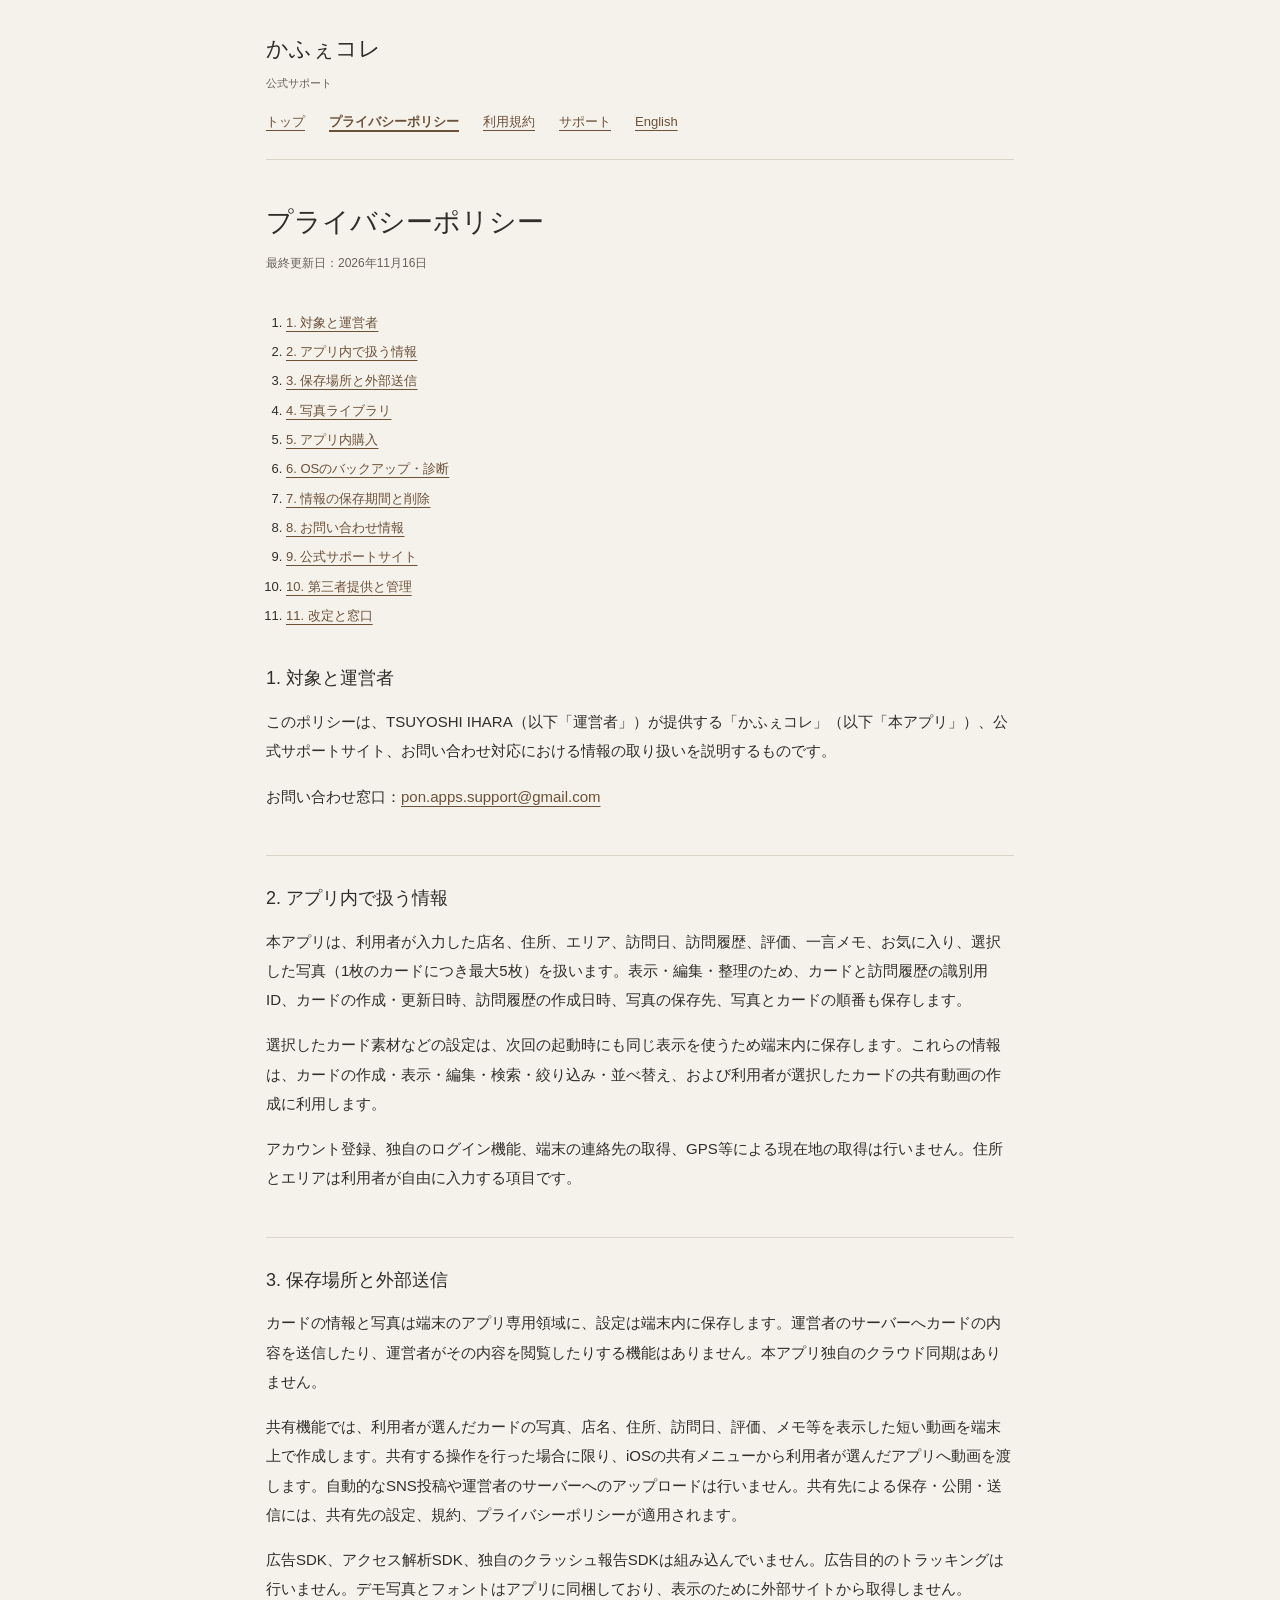
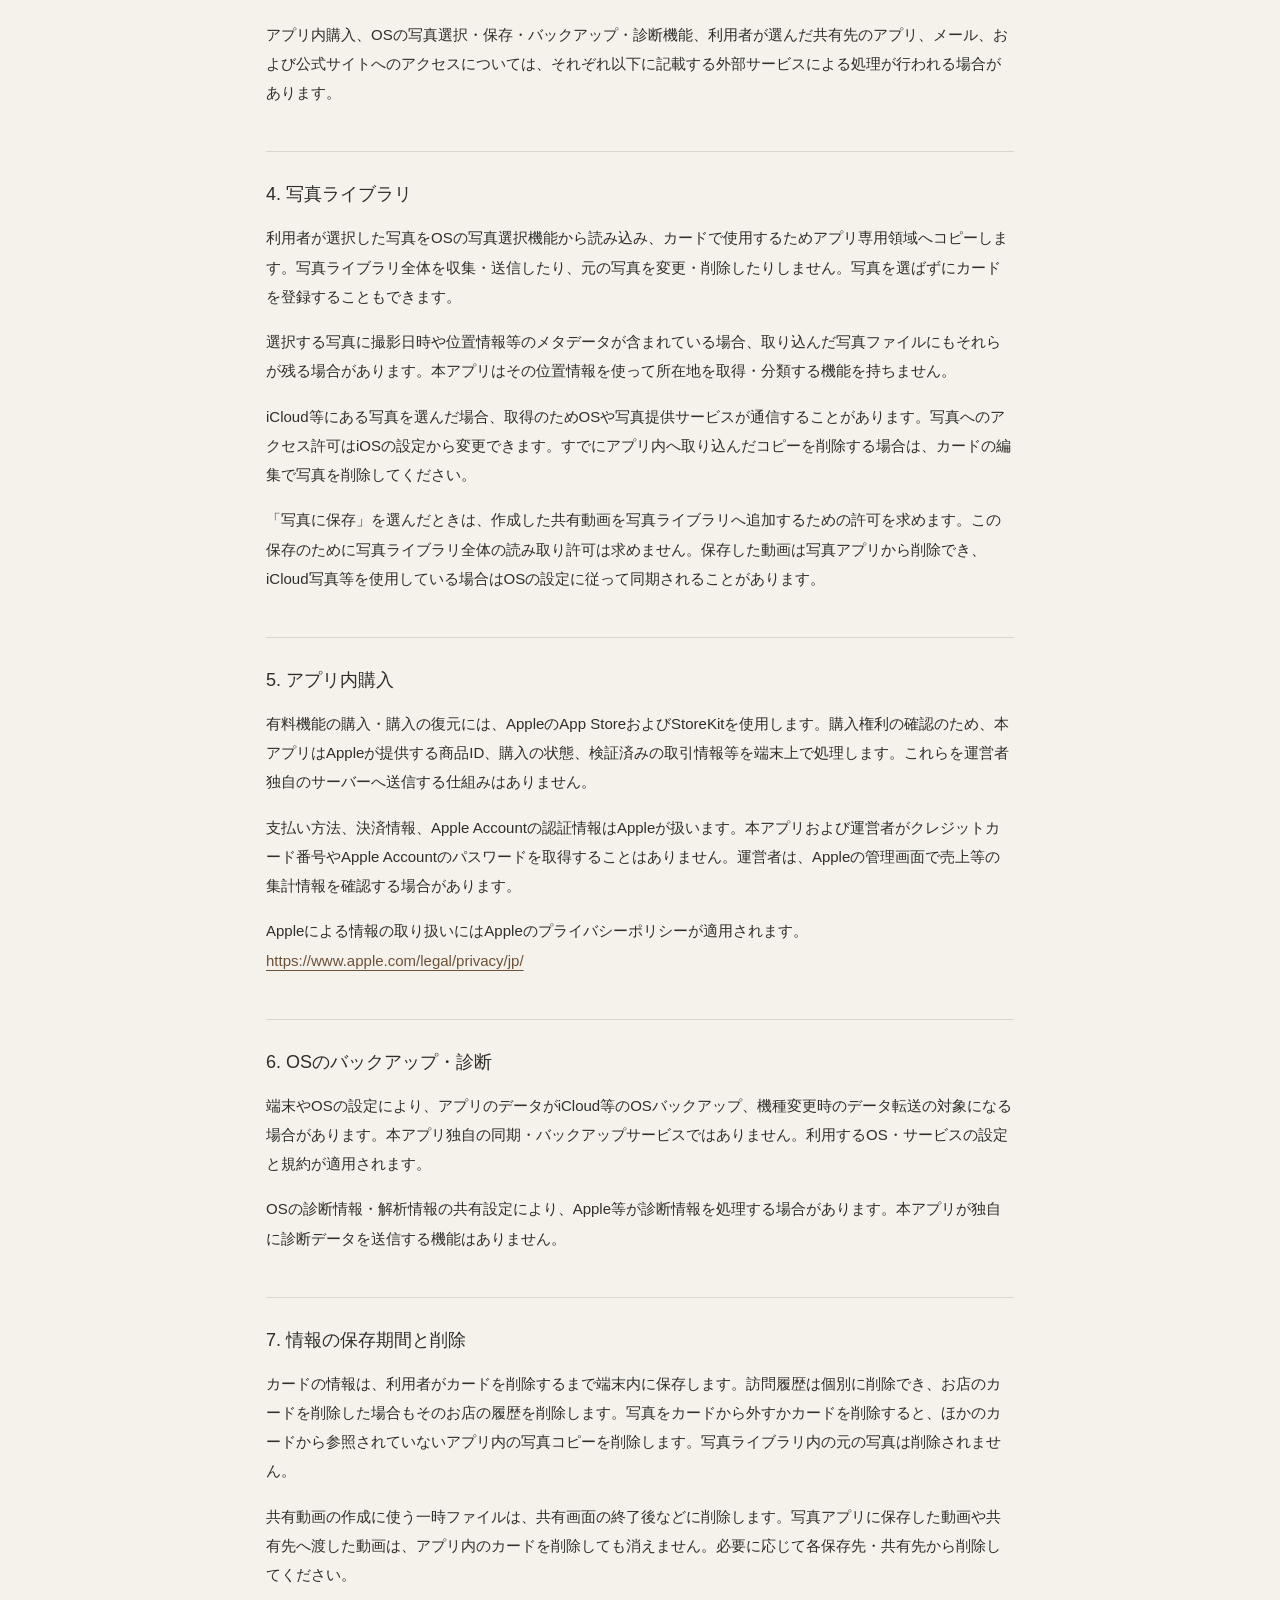
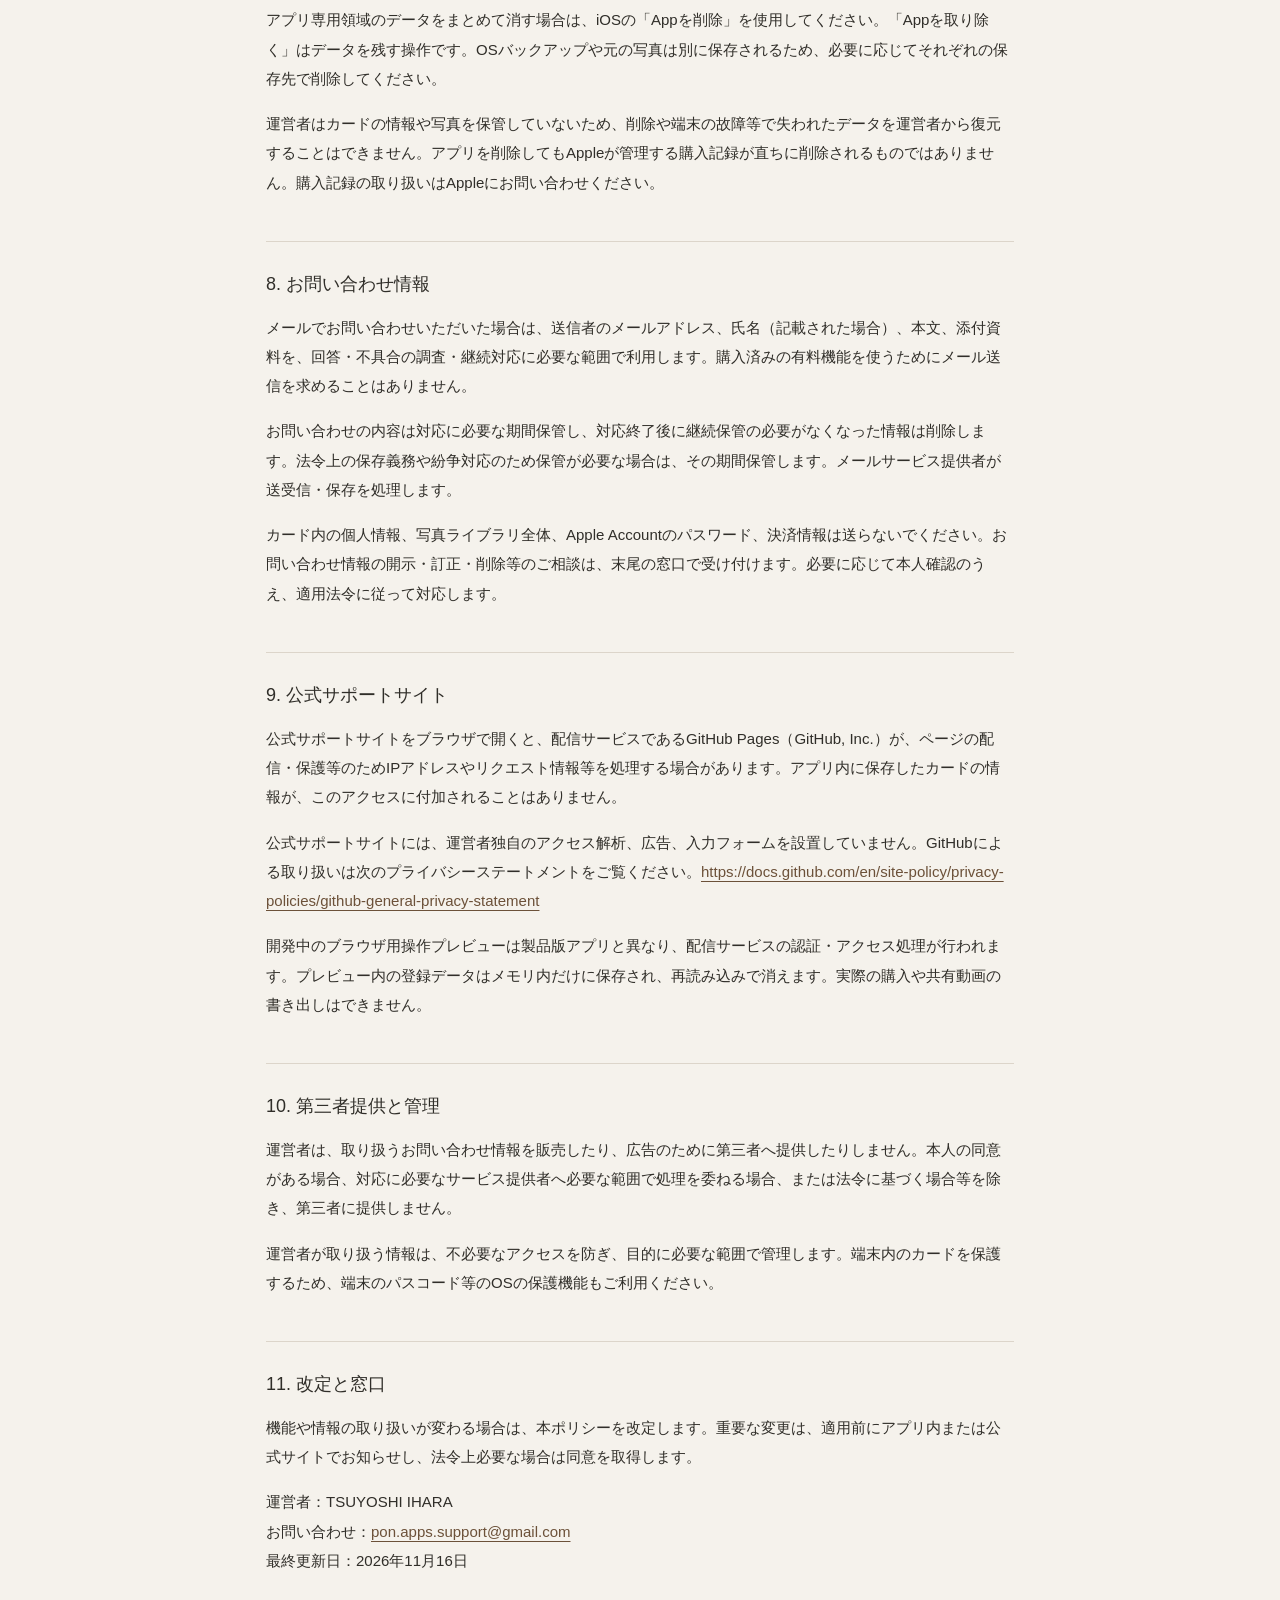
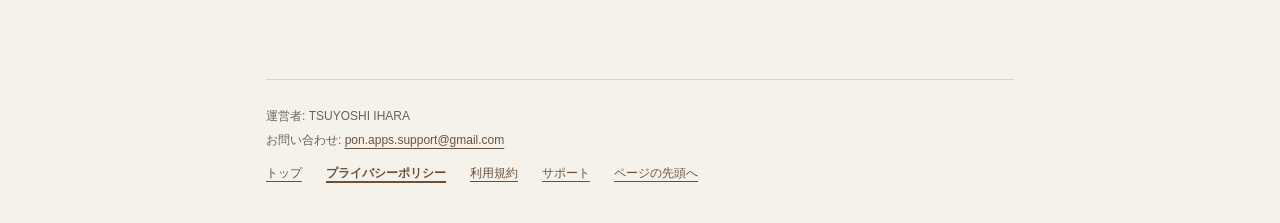
==== cafe-collect/privacy.html @ 2743b40e "Add Cafe Collect privacy, terms and support pages under cafe-collect/ Existing Follow Note files are" ====
<!doctype html>
<html lang="ja">
<head>
<meta charset="utf-8">
<meta name="viewport" content="width=device-width, initial-scale=1">
<meta name="referrer" content="no-referrer">
<meta http-equiv="Content-Security-Policy" content="default-src 'none'; style-src 'self'; img-src 'self'; base-uri 'none'; form-action 'none'; object-src 'none'">
<meta name="description" content="かふぇコレのプライバシーポリシー。無料・有料機能、購入の復元、端末内データの取り扱いをご案内します。">
<title>かふぇコレ｜プライバシーポリシー</title>
<link rel="stylesheet" href="style.css">
</head>
<body>
<a class="skip" href="#main">本文へ移動</a>
<div class="wrap">
<header class="header">
<a class="brand" href="index.html">かふぇコレ</a>
<p class="tag">公式サポート</p>
<nav aria-label="メインナビゲーション"><a href="index.html">トップ</a><a href="privacy.html" aria-current="page">プライバシーポリシー</a><a href="terms.html">利用規約</a><a href="support.html">サポート</a><a href="en/privacy.html" lang="en" hreflang="en">English</a></nav>
</header>
<main id="main"><h1>プライバシーポリシー</h1><p class="date">最終更新日：2026年11月16日</p><ol class="toc" aria-label="目次"><li><a href="#section-1">1. 対象と運営者</a></li><li><a href="#section-2">2. アプリ内で扱う情報</a></li><li><a href="#section-3">3. 保存場所と外部送信</a></li><li><a href="#section-4">4. 写真ライブラリ</a></li><li><a href="#section-5">5. アプリ内購入</a></li><li><a href="#section-6">6. OSのバックアップ・診断</a></li><li><a href="#section-7">7. 情報の保存期間と削除</a></li><li><a href="#section-8">8. お問い合わせ情報</a></li><li><a href="#section-9">9. 公式サポートサイト</a></li><li><a href="#section-10">10. 第三者提供と管理</a></li><li><a href="#section-11">11. 改定と窓口</a></li></ol><article class="policy"><section id="section-1"><h2>1. 対象と運営者</h2><p>このポリシーは、TSUYOSHI IHARA（以下「運営者」）が提供する「かふぇコレ」（以下「本アプリ」）、公式サポートサイト、お問い合わせ対応における情報の取り扱いを説明するものです。</p><p>お問い合わせ窓口：<a href="mailto:pon.apps.support@gmail.com" rel="noreferrer">pon.apps.support@gmail.com</a></p></section><section id="section-2"><h2>2. アプリ内で扱う情報</h2><p>本アプリは、利用者が入力した店名、住所、エリア、訪問日、訪問履歴、評価、一言メモ、お気に入り、選択した写真（1枚のカードにつき最大5枚）を扱います。表示・編集・整理のため、カードと訪問履歴の識別用ID、カードの作成・更新日時、訪問履歴の作成日時、写真の保存先、写真とカードの順番も保存します。</p><p>選択したカード素材などの設定は、次回の起動時にも同じ表示を使うため端末内に保存します。これらの情報は、カードの作成・表示・編集・検索・絞り込み・並べ替え、および利用者が選択したカードの共有動画の作成に利用します。</p><p>アカウント登録、独自のログイン機能、端末の連絡先の取得、GPS等による現在地の取得は行いません。住所とエリアは利用者が自由に入力する項目です。</p></section><section id="section-3"><h2>3. 保存場所と外部送信</h2><p>カードの情報と写真は端末のアプリ専用領域に、設定は端末内に保存します。運営者のサーバーへカードの内容を送信したり、運営者がその内容を閲覧したりする機能はありません。本アプリ独自のクラウド同期はありません。</p><p>共有機能では、利用者が選んだカードの写真、店名、住所、訪問日、評価、メモ等を表示した短い動画を端末上で作成します。共有する操作を行った場合に限り、iOSの共有メニューから利用者が選んだアプリへ動画を渡します。自動的なSNS投稿や運営者のサーバーへのアップロードは行いません。共有先による保存・公開・送信には、共有先の設定、規約、プライバシーポリシーが適用されます。</p><p>広告SDK、アクセス解析SDK、独自のクラッシュ報告SDKは組み込んでいません。広告目的のトラッキングは行いません。デモ写真とフォントはアプリに同梱しており、表示のために外部サイトから取得しません。</p><p>アプリ内購入、OSの写真選択・保存・バックアップ・診断機能、利用者が選んだ共有先のアプリ、メール、および公式サイトへのアクセスについては、それぞれ以下に記載する外部サービスによる処理が行われる場合があります。</p></section><section id="section-4"><h2>4. 写真ライブラリ</h2><p>利用者が選択した写真をOSの写真選択機能から読み込み、カードで使用するためアプリ専用領域へコピーします。写真ライブラリ全体を収集・送信したり、元の写真を変更・削除したりしません。写真を選ばずにカードを登録することもできます。</p><p>選択する写真に撮影日時や位置情報等のメタデータが含まれている場合、取り込んだ写真ファイルにもそれらが残る場合があります。本アプリはその位置情報を使って所在地を取得・分類する機能を持ちません。</p><p>iCloud等にある写真を選んだ場合、取得のためOSや写真提供サービスが通信することがあります。写真へのアクセス許可はiOSの設定から変更できます。すでにアプリ内へ取り込んだコピーを削除する場合は、カードの編集で写真を削除してください。</p><p>「写真に保存」を選んだときは、作成した共有動画を写真ライブラリへ追加するための許可を求めます。この保存のために写真ライブラリ全体の読み取り許可は求めません。保存した動画は写真アプリから削除でき、iCloud写真等を使用している場合はOSの設定に従って同期されることがあります。</p></section><section id="section-5"><h2>5. アプリ内購入</h2><p>有料機能の購入・購入の復元には、AppleのApp StoreおよびStoreKitを使用します。購入権利の確認のため、本アプリはAppleが提供する商品ID、購入の状態、検証済みの取引情報等を端末上で処理します。これらを運営者独自のサーバーへ送信する仕組みはありません。</p><p>支払い方法、決済情報、Apple Accountの認証情報はAppleが扱います。本アプリおよび運営者がクレジットカード番号やApple Accountのパスワードを取得することはありません。運営者は、Appleの管理画面で売上等の集計情報を確認する場合があります。</p><p>Appleによる情報の取り扱いにはAppleのプライバシーポリシーが適用されます。<a href="https://www.apple.com/legal/privacy/jp/" rel="noreferrer">https://www.apple.com/legal/privacy/jp/</a></p></section><section id="section-6"><h2>6. OSのバックアップ・診断</h2><p>端末やOSの設定により、アプリのデータがiCloud等のOSバックアップ、機種変更時のデータ転送の対象になる場合があります。本アプリ独自の同期・バックアップサービスではありません。利用するOS・サービスの設定と規約が適用されます。</p><p>OSの診断情報・解析情報の共有設定により、Apple等が診断情報を処理する場合があります。本アプリが独自に診断データを送信する機能はありません。</p></section><section id="section-7"><h2>7. 情報の保存期間と削除</h2><p>カードの情報は、利用者がカードを削除するまで端末内に保存します。訪問履歴は個別に削除でき、お店のカードを削除した場合もそのお店の履歴を削除します。写真をカードから外すかカードを削除すると、ほかのカードから参照されていないアプリ内の写真コピーを削除します。写真ライブラリ内の元の写真は削除されません。</p><p>共有動画の作成に使う一時ファイルは、共有画面の終了後などに削除します。写真アプリに保存した動画や共有先へ渡した動画は、アプリ内のカードを削除しても消えません。必要に応じて各保存先・共有先から削除してください。</p><p>アプリ専用領域のデータをまとめて消す場合は、iOSの「Appを削除」を使用してください。「Appを取り除く」はデータを残す操作です。OSバックアップや元の写真は別に保存されるため、必要に応じてそれぞれの保存先で削除してください。</p><p>運営者はカードの情報や写真を保管していないため、削除や端末の故障等で失われたデータを運営者から復元することはできません。アプリを削除してもAppleが管理する購入記録が直ちに削除されるものではありません。購入記録の取り扱いはAppleにお問い合わせください。</p></section><section id="section-8"><h2>8. お問い合わせ情報</h2><p>メールでお問い合わせいただいた場合は、送信者のメールアドレス、氏名（記載された場合）、本文、添付資料を、回答・不具合の調査・継続対応に必要な範囲で利用します。購入済みの有料機能を使うためにメール送信を求めることはありません。</p><p>お問い合わせの内容は対応に必要な期間保管し、対応終了後に継続保管の必要がなくなった情報は削除します。法令上の保存義務や紛争対応のため保管が必要な場合は、その期間保管します。メールサービス提供者が送受信・保存を処理します。</p><p>カード内の個人情報、写真ライブラリ全体、Apple Accountのパスワード、決済情報は送らないでください。お問い合わせ情報の開示・訂正・削除等のご相談は、末尾の窓口で受け付けます。必要に応じて本人確認のうえ、適用法令に従って対応します。</p></section><section id="section-9"><h2>9. 公式サポートサイト</h2><p>公式サポートサイトをブラウザで開くと、配信サービスであるGitHub Pages（GitHub, Inc.）が、ページの配信・保護等のためIPアドレスやリクエスト情報等を処理する場合があります。アプリ内に保存したカードの情報が、このアクセスに付加されることはありません。</p><p>公式サポートサイトには、運営者独自のアクセス解析、広告、入力フォームを設置していません。GitHubによる取り扱いは次のプライバシーステートメントをご覧ください。<a href="https://docs.github.com/en/site-policy/privacy-policies/github-general-privacy-statement" rel="noreferrer">https://docs.github.com/en/site-policy/privacy-policies/github-general-privacy-statement</a></p><p>開発中のブラウザ用操作プレビューは製品版アプリと異なり、配信サービスの認証・アクセス処理が行われます。プレビュー内の登録データはメモリ内だけに保存され、再読み込みで消えます。実際の購入や共有動画の書き出しはできません。</p></section><section id="section-10"><h2>10. 第三者提供と管理</h2><p>運営者は、取り扱うお問い合わせ情報を販売したり、広告のために第三者へ提供したりしません。本人の同意がある場合、対応に必要なサービス提供者へ必要な範囲で処理を委ねる場合、または法令に基づく場合等を除き、第三者に提供しません。</p><p>運営者が取り扱う情報は、不必要なアクセスを防ぎ、目的に必要な範囲で管理します。端末内のカードを保護するため、端末のパスコード等のOSの保護機能もご利用ください。</p></section><section id="section-11"><h2>11. 改定と窓口</h2><p>機能や情報の取り扱いが変わる場合は、本ポリシーを改定します。重要な変更は、適用前にアプリ内または公式サイトでお知らせし、法令上必要な場合は同意を取得します。</p><p>運営者：TSUYOSHI IHARA<br>
お問い合わせ：<a href="mailto:pon.apps.support@gmail.com" rel="noreferrer">pon.apps.support@gmail.com</a><br>
最終更新日：2026年11月16日</p></section></article></main>
<footer class="footer">
<p>運営者: TSUYOSHI IHARA<br>お問い合わせ: <a href="mailto:pon.apps.support@gmail.com" rel="noreferrer">pon.apps.support@gmail.com</a></p>
<nav aria-label="フッターナビゲーション"><a href="index.html">トップ</a><a href="privacy.html" aria-current="page">プライバシーポリシー</a><a href="terms.html">利用規約</a><a href="support.html">サポート</a><a href="#main">ページの先頭へ</a></nav>
</footer>
</div>
</body>
</html>
---- cafe-collect/style.css ----
*{box-sizing:border-box}html{scroll-behavior:smooth}body{margin:0;background:#f5f2ec;color:#302e29;font-family:-apple-system,BlinkMacSystemFont,"Hiragino Kaku Gothic ProN","Yu Gothic",sans-serif;line-height:1.95;font-size:15px}a{color:#6c5139;text-underline-offset:4px;overflow-wrap:anywhere}a:hover{text-decoration-thickness:2px}a:focus-visible{outline:2px solid #6c5139;outline-offset:5px}.skip{position:absolute;left:12px;top:-70px;background:#fff;padding:10px}.skip:focus{top:12px}.wrap{max-width:800px;margin:auto;padding:0 26px}.header{padding:28px 0 24px;border-bottom:1px solid #dcd5ca}.brand{font-family:serif;font-size:22px;color:#302e29;text-decoration:none}.tag{font-size:11px;color:#686258;margin:2px 0 15px}nav{display:flex;flex-wrap:wrap;gap:6px 24px;font-size:13px}nav a[aria-current=page]{font-weight:600;text-decoration-thickness:2px}main{padding:42px 0 60px}h1{font-size:27px;font-weight:500;line-height:1.5;margin:0 0 10px}h2{font-size:18px;font-weight:500;line-height:1.6;margin:0 0 14px}p{margin:0 0 16px;overflow-wrap:anywhere}.date{color:#686258;font-size:12px;margin-bottom:34px}.intro{margin-bottom:36px}.policy section{padding:28px 0;border-top:1px solid #dcd5ca}.policy section:first-child{padding-top:0;border-top:0}.toc{display:block;margin:0 0 36px;padding-left:20px;font-size:13px}.toc li{margin:4px 0}.links{margin:32px 0;padding:0;list-style:none}.links li{padding:18px 0;border-bottom:1px solid #dcd5ca}.links a{font-size:17px}.links p{font-size:13px;color:#686258;margin:7px 0 0}.footer{border-top:1px solid #dcd5ca;padding:25px 0 38px;color:#686258;font-size:12px}.footer p{margin-bottom:10px}.footer nav{font-size:12px}@media(max-width:480px){.wrap{padding:0 20px}main{padding-top:32px}h1{font-size:23px}h2{font-size:17px}nav{gap:6px 17px}}@media(prefers-reduced-motion:reduce){html{scroll-behavior:auto}}@media print{body{background:white;color:black}.header nav,.footer,.toc,.skip{display:none}.wrap{max-width:none}main{padding:15px 0}.policy section{break-inside:avoid}a{color:inherit;text-decoration:none}}
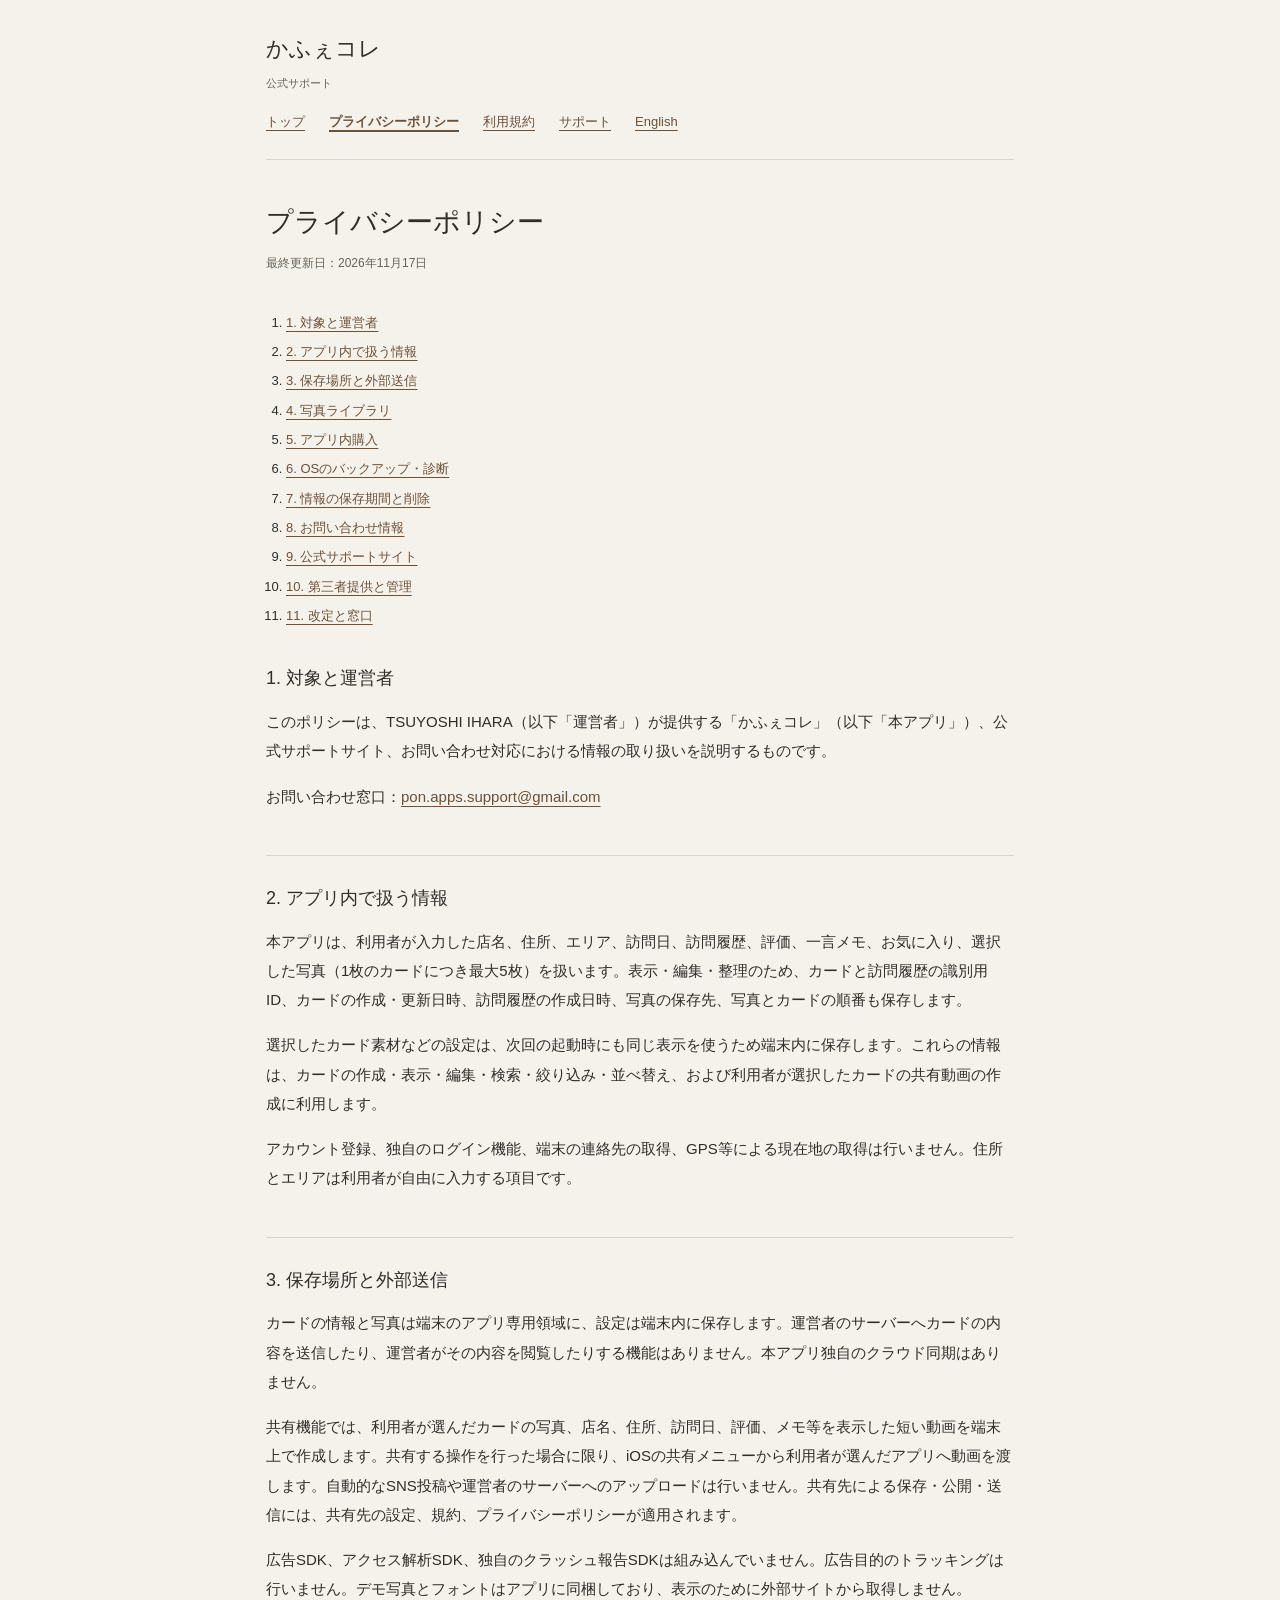
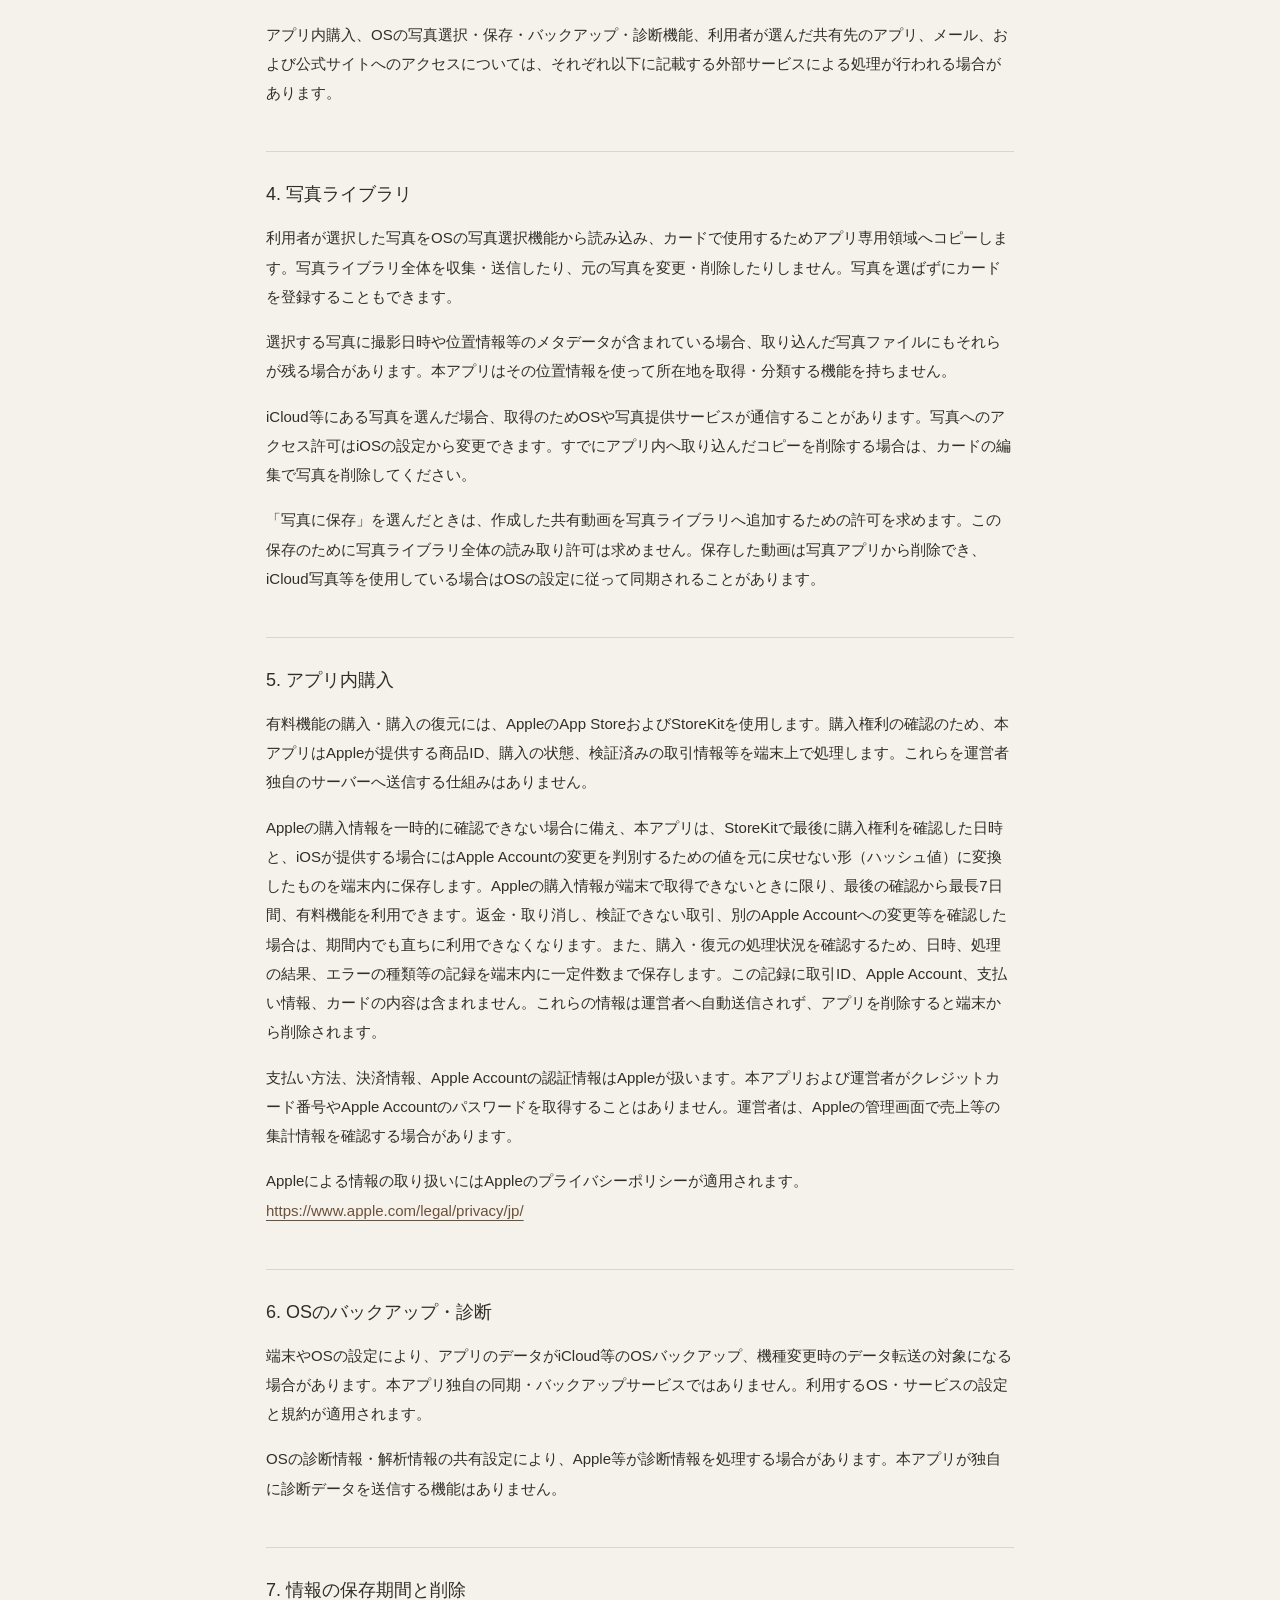
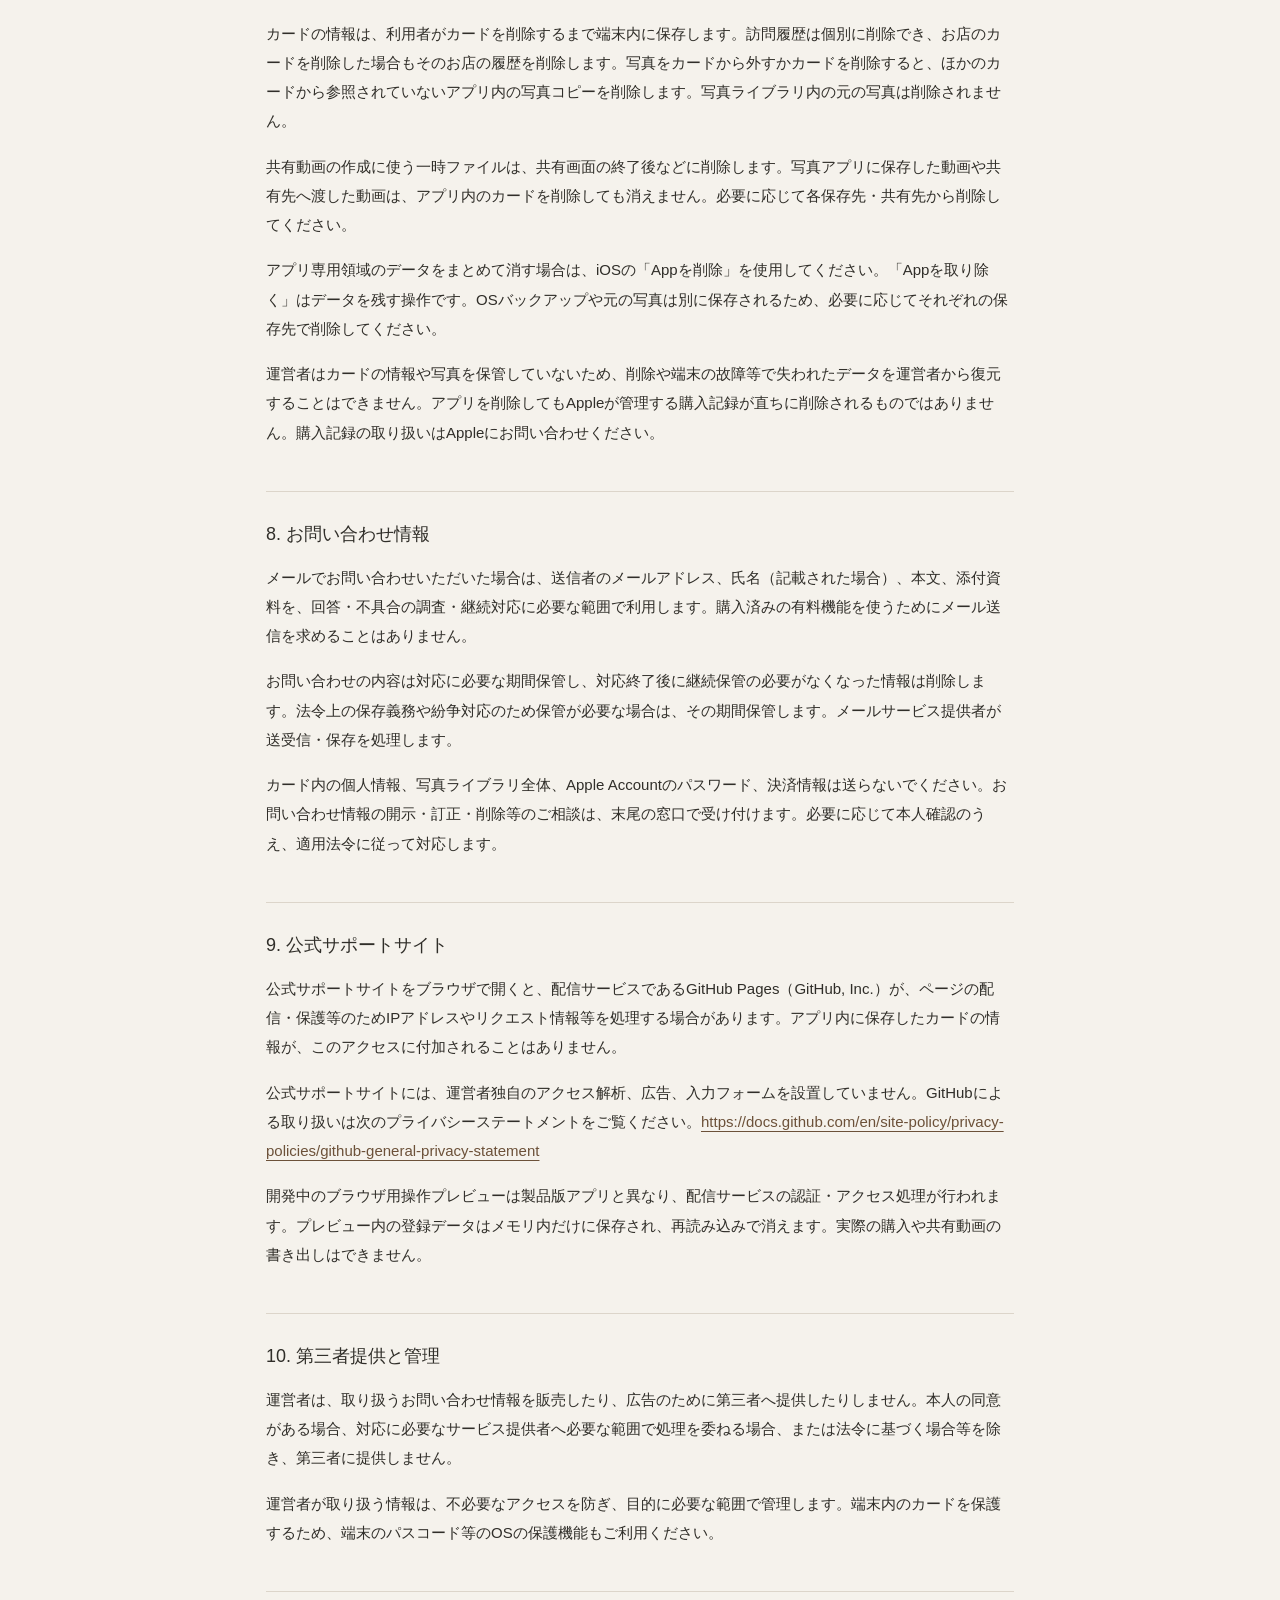
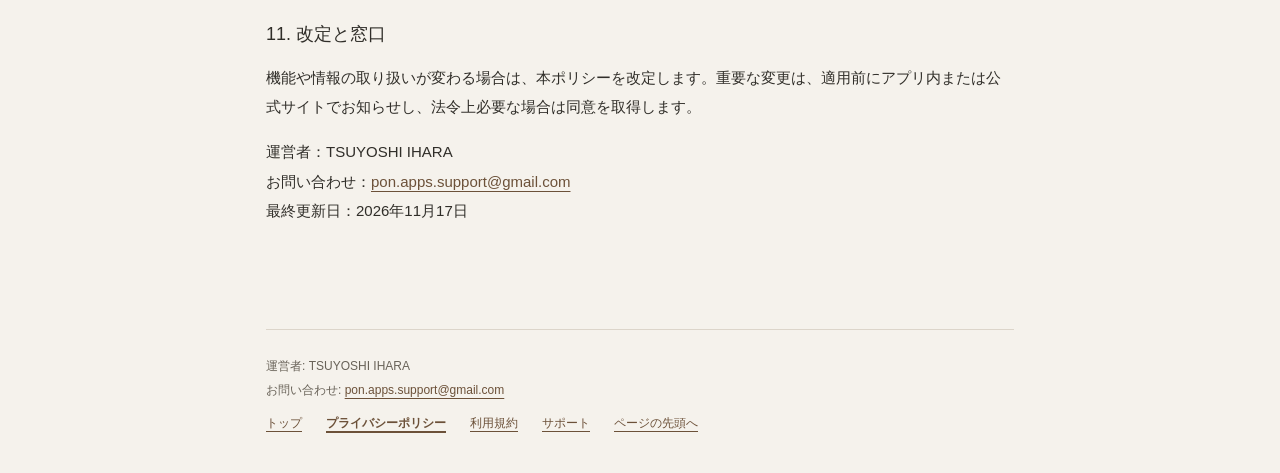
==== commit d42e1443: "Update Cafe Collect privacy policy: on-device purchase confirmation record Existing Follow Note file" ====
--- a/cafe-collect/privacy.html
+++ b/cafe-collect/privacy.html
@@ -17,9 +17,9 @@
 <p class="tag">公式サポート</p>
 <nav aria-label="メインナビゲーション"><a href="index.html">トップ</a><a href="privacy.html" aria-current="page">プライバシーポリシー</a><a href="terms.html">利用規約</a><a href="support.html">サポート</a><a href="en/privacy.html" lang="en" hreflang="en">English</a></nav>
 </header>
-<main id="main"><h1>プライバシーポリシー</h1><p class="date">最終更新日：2026年11月16日</p><ol class="toc" aria-label="目次"><li><a href="#section-1">1. 対象と運営者</a></li><li><a href="#section-2">2. アプリ内で扱う情報</a></li><li><a href="#section-3">3. 保存場所と外部送信</a></li><li><a href="#section-4">4. 写真ライブラリ</a></li><li><a href="#section-5">5. アプリ内購入</a></li><li><a href="#section-6">6. OSのバックアップ・診断</a></li><li><a href="#section-7">7. 情報の保存期間と削除</a></li><li><a href="#section-8">8. お問い合わせ情報</a></li><li><a href="#section-9">9. 公式サポートサイト</a></li><li><a href="#section-10">10. 第三者提供と管理</a></li><li><a href="#section-11">11. 改定と窓口</a></li></ol><article class="policy"><section id="section-1"><h2>1. 対象と運営者</h2><p>このポリシーは、TSUYOSHI IHARA（以下「運営者」）が提供する「かふぇコレ」（以下「本アプリ」）、公式サポートサイト、お問い合わせ対応における情報の取り扱いを説明するものです。</p><p>お問い合わせ窓口：<a href="mailto:pon.apps.support@gmail.com" rel="noreferrer">pon.apps.support@gmail.com</a></p></section><section id="section-2"><h2>2. アプリ内で扱う情報</h2><p>本アプリは、利用者が入力した店名、住所、エリア、訪問日、訪問履歴、評価、一言メモ、お気に入り、選択した写真（1枚のカードにつき最大5枚）を扱います。表示・編集・整理のため、カードと訪問履歴の識別用ID、カードの作成・更新日時、訪問履歴の作成日時、写真の保存先、写真とカードの順番も保存します。</p><p>選択したカード素材などの設定は、次回の起動時にも同じ表示を使うため端末内に保存します。これらの情報は、カードの作成・表示・編集・検索・絞り込み・並べ替え、および利用者が選択したカードの共有動画の作成に利用します。</p><p>アカウント登録、独自のログイン機能、端末の連絡先の取得、GPS等による現在地の取得は行いません。住所とエリアは利用者が自由に入力する項目です。</p></section><section id="section-3"><h2>3. 保存場所と外部送信</h2><p>カードの情報と写真は端末のアプリ専用領域に、設定は端末内に保存します。運営者のサーバーへカードの内容を送信したり、運営者がその内容を閲覧したりする機能はありません。本アプリ独自のクラウド同期はありません。</p><p>共有機能では、利用者が選んだカードの写真、店名、住所、訪問日、評価、メモ等を表示した短い動画を端末上で作成します。共有する操作を行った場合に限り、iOSの共有メニューから利用者が選んだアプリへ動画を渡します。自動的なSNS投稿や運営者のサーバーへのアップロードは行いません。共有先による保存・公開・送信には、共有先の設定、規約、プライバシーポリシーが適用されます。</p><p>広告SDK、アクセス解析SDK、独自のクラッシュ報告SDKは組み込んでいません。広告目的のトラッキングは行いません。デモ写真とフォントはアプリに同梱しており、表示のために外部サイトから取得しません。</p><p>アプリ内購入、OSの写真選択・保存・バックアップ・診断機能、利用者が選んだ共有先のアプリ、メール、および公式サイトへのアクセスについては、それぞれ以下に記載する外部サービスによる処理が行われる場合があります。</p></section><section id="section-4"><h2>4. 写真ライブラリ</h2><p>利用者が選択した写真をOSの写真選択機能から読み込み、カードで使用するためアプリ専用領域へコピーします。写真ライブラリ全体を収集・送信したり、元の写真を変更・削除したりしません。写真を選ばずにカードを登録することもできます。</p><p>選択する写真に撮影日時や位置情報等のメタデータが含まれている場合、取り込んだ写真ファイルにもそれらが残る場合があります。本アプリはその位置情報を使って所在地を取得・分類する機能を持ちません。</p><p>iCloud等にある写真を選んだ場合、取得のためOSや写真提供サービスが通信することがあります。写真へのアクセス許可はiOSの設定から変更できます。すでにアプリ内へ取り込んだコピーを削除する場合は、カードの編集で写真を削除してください。</p><p>「写真に保存」を選んだときは、作成した共有動画を写真ライブラリへ追加するための許可を求めます。この保存のために写真ライブラリ全体の読み取り許可は求めません。保存した動画は写真アプリから削除でき、iCloud写真等を使用している場合はOSの設定に従って同期されることがあります。</p></section><section id="section-5"><h2>5. アプリ内購入</h2><p>有料機能の購入・購入の復元には、AppleのApp StoreおよびStoreKitを使用します。購入権利の確認のため、本アプリはAppleが提供する商品ID、購入の状態、検証済みの取引情報等を端末上で処理します。これらを運営者独自のサーバーへ送信する仕組みはありません。</p><p>支払い方法、決済情報、Apple Accountの認証情報はAppleが扱います。本アプリおよび運営者がクレジットカード番号やApple Accountのパスワードを取得することはありません。運営者は、Appleの管理画面で売上等の集計情報を確認する場合があります。</p><p>Appleによる情報の取り扱いにはAppleのプライバシーポリシーが適用されます。<a href="https://www.apple.com/legal/privacy/jp/" rel="noreferrer">https://www.apple.com/legal/privacy/jp/</a></p></section><section id="section-6"><h2>6. OSのバックアップ・診断</h2><p>端末やOSの設定により、アプリのデータがiCloud等のOSバックアップ、機種変更時のデータ転送の対象になる場合があります。本アプリ独自の同期・バックアップサービスではありません。利用するOS・サービスの設定と規約が適用されます。</p><p>OSの診断情報・解析情報の共有設定により、Apple等が診断情報を処理する場合があります。本アプリが独自に診断データを送信する機能はありません。</p></section><section id="section-7"><h2>7. 情報の保存期間と削除</h2><p>カードの情報は、利用者がカードを削除するまで端末内に保存します。訪問履歴は個別に削除でき、お店のカードを削除した場合もそのお店の履歴を削除します。写真をカードから外すかカードを削除すると、ほかのカードから参照されていないアプリ内の写真コピーを削除します。写真ライブラリ内の元の写真は削除されません。</p><p>共有動画の作成に使う一時ファイルは、共有画面の終了後などに削除します。写真アプリに保存した動画や共有先へ渡した動画は、アプリ内のカードを削除しても消えません。必要に応じて各保存先・共有先から削除してください。</p><p>アプリ専用領域のデータをまとめて消す場合は、iOSの「Appを削除」を使用してください。「Appを取り除く」はデータを残す操作です。OSバックアップや元の写真は別に保存されるため、必要に応じてそれぞれの保存先で削除してください。</p><p>運営者はカードの情報や写真を保管していないため、削除や端末の故障等で失われたデータを運営者から復元することはできません。アプリを削除してもAppleが管理する購入記録が直ちに削除されるものではありません。購入記録の取り扱いはAppleにお問い合わせください。</p></section><section id="section-8"><h2>8. お問い合わせ情報</h2><p>メールでお問い合わせいただいた場合は、送信者のメールアドレス、氏名（記載された場合）、本文、添付資料を、回答・不具合の調査・継続対応に必要な範囲で利用します。購入済みの有料機能を使うためにメール送信を求めることはありません。</p><p>お問い合わせの内容は対応に必要な期間保管し、対応終了後に継続保管の必要がなくなった情報は削除します。法令上の保存義務や紛争対応のため保管が必要な場合は、その期間保管します。メールサービス提供者が送受信・保存を処理します。</p><p>カード内の個人情報、写真ライブラリ全体、Apple Accountのパスワード、決済情報は送らないでください。お問い合わせ情報の開示・訂正・削除等のご相談は、末尾の窓口で受け付けます。必要に応じて本人確認のうえ、適用法令に従って対応します。</p></section><section id="section-9"><h2>9. 公式サポートサイト</h2><p>公式サポートサイトをブラウザで開くと、配信サービスであるGitHub Pages（GitHub, Inc.）が、ページの配信・保護等のためIPアドレスやリクエスト情報等を処理する場合があります。アプリ内に保存したカードの情報が、このアクセスに付加されることはありません。</p><p>公式サポートサイトには、運営者独自のアクセス解析、広告、入力フォームを設置していません。GitHubによる取り扱いは次のプライバシーステートメントをご覧ください。<a href="https://docs.github.com/en/site-policy/privacy-policies/github-general-privacy-statement" rel="noreferrer">https://docs.github.com/en/site-policy/privacy-policies/github-general-privacy-statement</a></p><p>開発中のブラウザ用操作プレビューは製品版アプリと異なり、配信サービスの認証・アクセス処理が行われます。プレビュー内の登録データはメモリ内だけに保存され、再読み込みで消えます。実際の購入や共有動画の書き出しはできません。</p></section><section id="section-10"><h2>10. 第三者提供と管理</h2><p>運営者は、取り扱うお問い合わせ情報を販売したり、広告のために第三者へ提供したりしません。本人の同意がある場合、対応に必要なサービス提供者へ必要な範囲で処理を委ねる場合、または法令に基づく場合等を除き、第三者に提供しません。</p><p>運営者が取り扱う情報は、不必要なアクセスを防ぎ、目的に必要な範囲で管理します。端末内のカードを保護するため、端末のパスコード等のOSの保護機能もご利用ください。</p></section><section id="section-11"><h2>11. 改定と窓口</h2><p>機能や情報の取り扱いが変わる場合は、本ポリシーを改定します。重要な変更は、適用前にアプリ内または公式サイトでお知らせし、法令上必要な場合は同意を取得します。</p><p>運営者：TSUYOSHI IHARA<br>
+<main id="main"><h1>プライバシーポリシー</h1><p class="date">最終更新日：2026年11月17日</p><ol class="toc" aria-label="目次"><li><a href="#section-1">1. 対象と運営者</a></li><li><a href="#section-2">2. アプリ内で扱う情報</a></li><li><a href="#section-3">3. 保存場所と外部送信</a></li><li><a href="#section-4">4. 写真ライブラリ</a></li><li><a href="#section-5">5. アプリ内購入</a></li><li><a href="#section-6">6. OSのバックアップ・診断</a></li><li><a href="#section-7">7. 情報の保存期間と削除</a></li><li><a href="#section-8">8. お問い合わせ情報</a></li><li><a href="#section-9">9. 公式サポートサイト</a></li><li><a href="#section-10">10. 第三者提供と管理</a></li><li><a href="#section-11">11. 改定と窓口</a></li></ol><article class="policy"><section id="section-1"><h2>1. 対象と運営者</h2><p>このポリシーは、TSUYOSHI IHARA（以下「運営者」）が提供する「かふぇコレ」（以下「本アプリ」）、公式サポートサイト、お問い合わせ対応における情報の取り扱いを説明するものです。</p><p>お問い合わせ窓口：<a href="mailto:pon.apps.support@gmail.com" rel="noreferrer">pon.apps.support@gmail.com</a></p></section><section id="section-2"><h2>2. アプリ内で扱う情報</h2><p>本アプリは、利用者が入力した店名、住所、エリア、訪問日、訪問履歴、評価、一言メモ、お気に入り、選択した写真（1枚のカードにつき最大5枚）を扱います。表示・編集・整理のため、カードと訪問履歴の識別用ID、カードの作成・更新日時、訪問履歴の作成日時、写真の保存先、写真とカードの順番も保存します。</p><p>選択したカード素材などの設定は、次回の起動時にも同じ表示を使うため端末内に保存します。これらの情報は、カードの作成・表示・編集・検索・絞り込み・並べ替え、および利用者が選択したカードの共有動画の作成に利用します。</p><p>アカウント登録、独自のログイン機能、端末の連絡先の取得、GPS等による現在地の取得は行いません。住所とエリアは利用者が自由に入力する項目です。</p></section><section id="section-3"><h2>3. 保存場所と外部送信</h2><p>カードの情報と写真は端末のアプリ専用領域に、設定は端末内に保存します。運営者のサーバーへカードの内容を送信したり、運営者がその内容を閲覧したりする機能はありません。本アプリ独自のクラウド同期はありません。</p><p>共有機能では、利用者が選んだカードの写真、店名、住所、訪問日、評価、メモ等を表示した短い動画を端末上で作成します。共有する操作を行った場合に限り、iOSの共有メニューから利用者が選んだアプリへ動画を渡します。自動的なSNS投稿や運営者のサーバーへのアップロードは行いません。共有先による保存・公開・送信には、共有先の設定、規約、プライバシーポリシーが適用されます。</p><p>広告SDK、アクセス解析SDK、独自のクラッシュ報告SDKは組み込んでいません。広告目的のトラッキングは行いません。デモ写真とフォントはアプリに同梱しており、表示のために外部サイトから取得しません。</p><p>アプリ内購入、OSの写真選択・保存・バックアップ・診断機能、利用者が選んだ共有先のアプリ、メール、および公式サイトへのアクセスについては、それぞれ以下に記載する外部サービスによる処理が行われる場合があります。</p></section><section id="section-4"><h2>4. 写真ライブラリ</h2><p>利用者が選択した写真をOSの写真選択機能から読み込み、カードで使用するためアプリ専用領域へコピーします。写真ライブラリ全体を収集・送信したり、元の写真を変更・削除したりしません。写真を選ばずにカードを登録することもできます。</p><p>選択する写真に撮影日時や位置情報等のメタデータが含まれている場合、取り込んだ写真ファイルにもそれらが残る場合があります。本アプリはその位置情報を使って所在地を取得・分類する機能を持ちません。</p><p>iCloud等にある写真を選んだ場合、取得のためOSや写真提供サービスが通信することがあります。写真へのアクセス許可はiOSの設定から変更できます。すでにアプリ内へ取り込んだコピーを削除する場合は、カードの編集で写真を削除してください。</p><p>「写真に保存」を選んだときは、作成した共有動画を写真ライブラリへ追加するための許可を求めます。この保存のために写真ライブラリ全体の読み取り許可は求めません。保存した動画は写真アプリから削除でき、iCloud写真等を使用している場合はOSの設定に従って同期されることがあります。</p></section><section id="section-5"><h2>5. アプリ内購入</h2><p>有料機能の購入・購入の復元には、AppleのApp StoreおよびStoreKitを使用します。購入権利の確認のため、本アプリはAppleが提供する商品ID、購入の状態、検証済みの取引情報等を端末上で処理します。これらを運営者独自のサーバーへ送信する仕組みはありません。</p><p>Appleの購入情報を一時的に確認できない場合に備え、本アプリは、StoreKitで最後に購入権利を確認した日時と、iOSが提供する場合にはApple Accountの変更を判別するための値を元に戻せない形（ハッシュ値）に変換したものを端末内に保存します。Appleの購入情報が端末で取得できないときに限り、最後の確認から最長7日間、有料機能を利用できます。返金・取り消し、検証できない取引、別のApple Accountへの変更等を確認した場合は、期間内でも直ちに利用できなくなります。また、購入・復元の処理状況を確認するため、日時、処理の結果、エラーの種類等の記録を端末内に一定件数まで保存します。この記録に取引ID、Apple Account、支払い情報、カードの内容は含まれません。これらの情報は運営者へ自動送信されず、アプリを削除すると端末から削除されます。</p><p>支払い方法、決済情報、Apple Accountの認証情報はAppleが扱います。本アプリおよび運営者がクレジットカード番号やApple Accountのパスワードを取得することはありません。運営者は、Appleの管理画面で売上等の集計情報を確認する場合があります。</p><p>Appleによる情報の取り扱いにはAppleのプライバシーポリシーが適用されます。<a href="https://www.apple.com/legal/privacy/jp/" rel="noreferrer">https://www.apple.com/legal/privacy/jp/</a></p></section><section id="section-6"><h2>6. OSのバックアップ・診断</h2><p>端末やOSの設定により、アプリのデータがiCloud等のOSバックアップ、機種変更時のデータ転送の対象になる場合があります。本アプリ独自の同期・バックアップサービスではありません。利用するOS・サービスの設定と規約が適用されます。</p><p>OSの診断情報・解析情報の共有設定により、Apple等が診断情報を処理する場合があります。本アプリが独自に診断データを送信する機能はありません。</p></section><section id="section-7"><h2>7. 情報の保存期間と削除</h2><p>カードの情報は、利用者がカードを削除するまで端末内に保存します。訪問履歴は個別に削除でき、お店のカードを削除した場合もそのお店の履歴を削除します。写真をカードから外すかカードを削除すると、ほかのカードから参照されていないアプリ内の写真コピーを削除します。写真ライブラリ内の元の写真は削除されません。</p><p>共有動画の作成に使う一時ファイルは、共有画面の終了後などに削除します。写真アプリに保存した動画や共有先へ渡した動画は、アプリ内のカードを削除しても消えません。必要に応じて各保存先・共有先から削除してください。</p><p>アプリ専用領域のデータをまとめて消す場合は、iOSの「Appを削除」を使用してください。「Appを取り除く」はデータを残す操作です。OSバックアップや元の写真は別に保存されるため、必要に応じてそれぞれの保存先で削除してください。</p><p>運営者はカードの情報や写真を保管していないため、削除や端末の故障等で失われたデータを運営者から復元することはできません。アプリを削除してもAppleが管理する購入記録が直ちに削除されるものではありません。購入記録の取り扱いはAppleにお問い合わせください。</p></section><section id="section-8"><h2>8. お問い合わせ情報</h2><p>メールでお問い合わせいただいた場合は、送信者のメールアドレス、氏名（記載された場合）、本文、添付資料を、回答・不具合の調査・継続対応に必要な範囲で利用します。購入済みの有料機能を使うためにメール送信を求めることはありません。</p><p>お問い合わせの内容は対応に必要な期間保管し、対応終了後に継続保管の必要がなくなった情報は削除します。法令上の保存義務や紛争対応のため保管が必要な場合は、その期間保管します。メールサービス提供者が送受信・保存を処理します。</p><p>カード内の個人情報、写真ライブラリ全体、Apple Accountのパスワード、決済情報は送らないでください。お問い合わせ情報の開示・訂正・削除等のご相談は、末尾の窓口で受け付けます。必要に応じて本人確認のうえ、適用法令に従って対応します。</p></section><section id="section-9"><h2>9. 公式サポートサイト</h2><p>公式サポートサイトをブラウザで開くと、配信サービスであるGitHub Pages（GitHub, Inc.）が、ページの配信・保護等のためIPアドレスやリクエスト情報等を処理する場合があります。アプリ内に保存したカードの情報が、このアクセスに付加されることはありません。</p><p>公式サポートサイトには、運営者独自のアクセス解析、広告、入力フォームを設置していません。GitHubによる取り扱いは次のプライバシーステートメントをご覧ください。<a href="https://docs.github.com/en/site-policy/privacy-policies/github-general-privacy-statement" rel="noreferrer">https://docs.github.com/en/site-policy/privacy-policies/github-general-privacy-statement</a></p><p>開発中のブラウザ用操作プレビューは製品版アプリと異なり、配信サービスの認証・アクセス処理が行われます。プレビュー内の登録データはメモリ内だけに保存され、再読み込みで消えます。実際の購入や共有動画の書き出しはできません。</p></section><section id="section-10"><h2>10. 第三者提供と管理</h2><p>運営者は、取り扱うお問い合わせ情報を販売したり、広告のために第三者へ提供したりしません。本人の同意がある場合、対応に必要なサービス提供者へ必要な範囲で処理を委ねる場合、または法令に基づく場合等を除き、第三者に提供しません。</p><p>運営者が取り扱う情報は、不必要なアクセスを防ぎ、目的に必要な範囲で管理します。端末内のカードを保護するため、端末のパスコード等のOSの保護機能もご利用ください。</p></section><section id="section-11"><h2>11. 改定と窓口</h2><p>機能や情報の取り扱いが変わる場合は、本ポリシーを改定します。重要な変更は、適用前にアプリ内または公式サイトでお知らせし、法令上必要な場合は同意を取得します。</p><p>運営者：TSUYOSHI IHARA<br>
 お問い合わせ：<a href="mailto:pon.apps.support@gmail.com" rel="noreferrer">pon.apps.support@gmail.com</a><br>
-最終更新日：2026年11月16日</p></section></article></main>
+最終更新日：2026年11月17日</p></section></article></main>
 <footer class="footer">
 <p>運営者: TSUYOSHI IHARA<br>お問い合わせ: <a href="mailto:pon.apps.support@gmail.com" rel="noreferrer">pon.apps.support@gmail.com</a></p>
 <nav aria-label="フッターナビゲーション"><a href="index.html">トップ</a><a href="privacy.html" aria-current="page">プライバシーポリシー</a><a href="terms.html">利用規約</a><a href="support.html">サポート</a><a href="#main">ページの先頭へ</a></nav>
